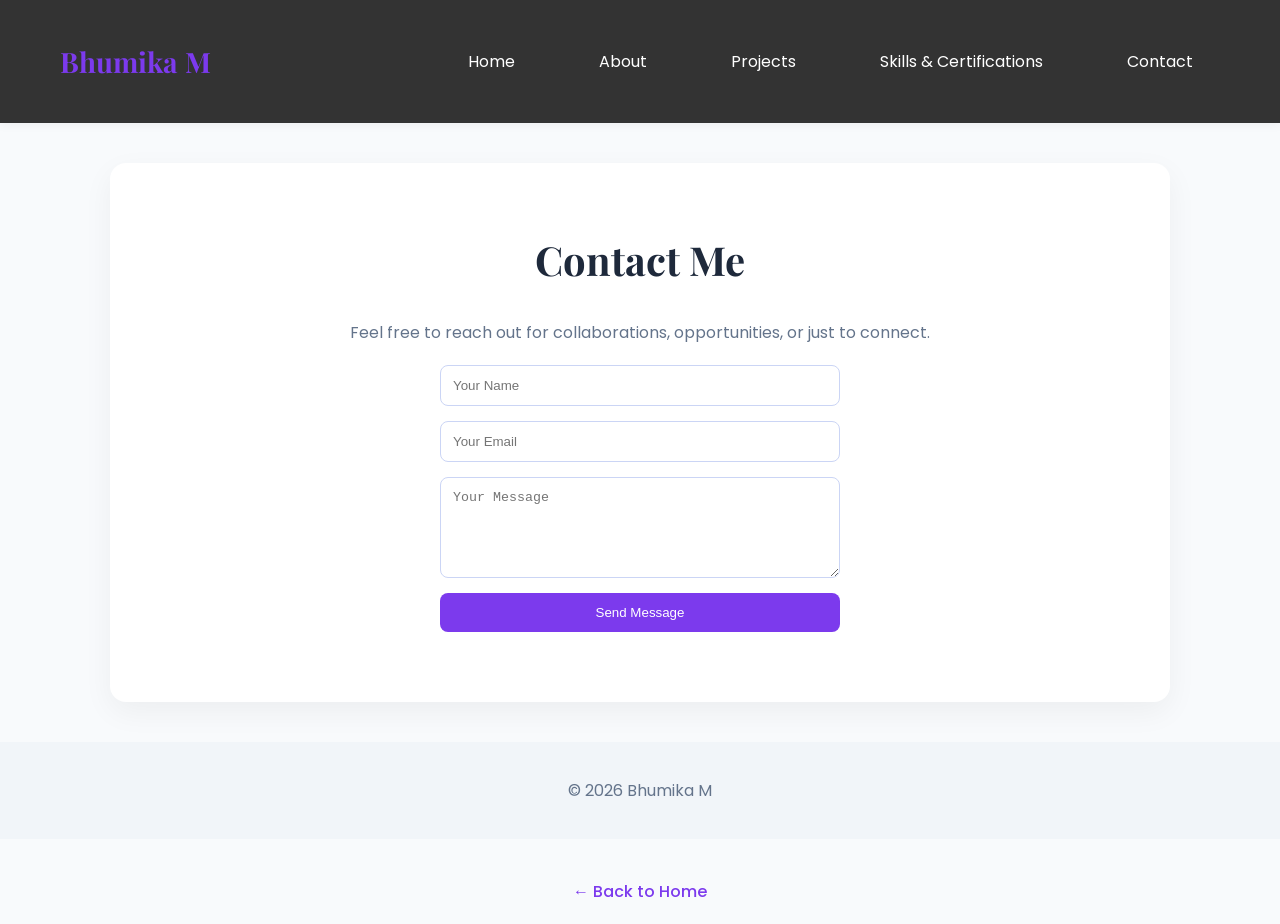
==== contact.html @ 2e191e43 "Add files via upload" ====
<!DOCTYPE html>
<html lang="en">
<head>
    <meta charset="UTF-8">
    <meta name="viewport" content="width=device-width, initial-scale=1.0">
    <title>Contact | Bhumika M</title>

    <link rel="stylesheet" href="style.css">
</head>
<body>

<!-- NAVBAR -->
<nav>
    <h1 class="logo">Bhumika M</h1>
    <ul>
        <li><a href="index.html">Home</a></li>
        <li><a href="about.html">About</a></li>
        <li><a href="projects.html">Projects</a></li>
        <li><a href="skills.html">Skills & Certifications</a></li>
        <li><a href="contact.html">Contact</a></li>
    </ul>
</nav>

<!-- CONTACT SECTION -->
<section>
    <h2>Contact Me</h2>
    <p class="tagline">
        Feel free to reach out for collaborations, opportunities, or just to connect.
    </p>

    <div class="container">

        <form>
            <input type="text" placeholder="Your Name" required>
            <input type="email" placeholder="Your Email" required>

            <textarea placeholder="Your Message" rows="5" required></textarea>

            <button type="submit">Send Message</button>
        </form>

    </div>

</section>

<!-- FOOTER -->
<footer>
    <p>© 2026 Bhumika M</p>
</footer>
<div class="back-home">
    <a href="index.html">← Back to Home</a>
</div>  
</body>
</html>
---- style.css ----
@import url('https://fonts.googleapis.com/css2?family=Playfair+Display:wght@500&family=Poppins:wght@300;400;500&display=swap');

/* GLOBAL */
body {
    margin: 0;
    font-family: 'Poppins', sans-serif;
    background: #f8fafc;
    color: #1e293b;
}

/* NAVBAR */
nav {
    display: flex;
    justify-content: space-between;
    align-items: center;
    padding: 20px 60px;
    background: white;
    box-shadow: 0 2px 10px rgba(0,0,0,0.05);
    position: sticky;
    top: 0;
    z-index: 1000;
}

.logo {
    font-family: 'Playfair Display', serif;
    font-size: 28px;
    color: #7c3aed;
}

nav ul {
    list-style: none;
    display: flex;
    gap: 30px;
}

nav ul li a {
    text-decoration: none;
    color: #475569;
    transition: 0.3s;
}

nav ul li a:hover {
    color: #7c3aed;
}

/* HERO */
.home {
    text-align: center;
    padding: 100px 20px;
    background: transparent;
}

.profile-img {
    width: 200px;
    height: 200px;
    border-radius: 50%;
    border: 4px solid #7c3aed;
    object-fit: cover;
    box-shadow: 0 10px 30px rgba(124, 58, 237, 0.2);
    transition: 0.4s;
}

.profile-img:hover {
    transform: scale(1.05);
}

h2 {
    font-size: 40px;
    margin-top: 20px;
    font-family: 'Playfair Display', serif;
}

.tagline {
    color: #64748b;
    max-width: 600px;
    margin: 10px auto;
}

/* SECTIONS (CARD STYLE) */
section {
    max-width: 1000px;
    margin: 40px auto;
    padding: 50px 30px;
    border-radius: 16px;
    background: white;
    box-shadow: 0 10px 30px rgba(0,0,0,0.05);
    text-align: center;
    transition: 0.3s;
}

section:hover {
    transform: translateY(-5px);
}

/* ABOUT */
.about p {
    max-width: 700px;
    margin: 15px auto;
    line-height: 1.7;
    color: #475569;
}

/* TIMELINE */
.timeline-item {
    background: #ffffff;
    margin: 20px auto;
    padding: 20px;
    border-radius: 12px;
    max-width: 500px;
    box-shadow: 0 8px 25px rgba(0,0,0,0.05);
    border-left: 5px solid #7c3aed;
    text-align: left;
    transition: 0.3s;
}

.timeline-item:hover {
    transform: scale(1.03);
}

.timeline-item h3 {
    color: #7c3aed;
}

/* SKILLS */
.skill-box {
    display: flex;
    flex-wrap: wrap;
    justify-content: center;
    gap: 12px;
    margin-top: 20px;
}

.skill-box span {
    background: #ede9fe;
    color: #5b21b6;
    padding: 12px 18px;
    border-radius: 25px;
    font-size: 14px;
    transition: 0.3s;
}

.skill-box span:hover {
    transform: scale(1.1);
}

/* GOALS */
.goals p {
    max-width: 700px;
    margin: auto;
    line-height: 1.7;
    color: #475569;
}

/* BUTTON LINKS */
.link-buttons {
    margin-top: 20px;
}

.link-buttons a {
    display: inline-block;
    margin: 10px;
    padding: 12px 22px;
    background: #7c3aed;
    color: white;
    text-decoration: none;
    border-radius: 10px;
    transition: 0.3s;
}

.link-buttons a:hover {
    background: #5b21b6;
    transform: scale(1.05);
}

/* FOOTER */
footer {
    text-align: center;
    padding: 20px;
    background: #f1f5f9;
    color: #64748b;
}

/* SCROLL ANIMATION */
.hidden {
    opacity: 0;
    transform: translateY(30px);
}

.show {
    opacity: 1;
    transform: translateY(0);
    transition: all 0.8s ease;
}

.skills-container {
    display: grid;
    grid-template-columns: repeat(auto-fit, minmax(250px, 1fr));
    gap: 25px;
    margin-top: 40px;
}

.skill-card {
    background: white;
    padding: 25px;
    border-radius: 14px;
    box-shadow: 0 8px 25px rgba(0,0,0,0.05);
    text-align: left;
    transition: 0.3s;
    border-top: 4px solid #7c3aed;
}

.skill-card:hover {
    transform: translateY(-8px);
}

.skill-card h3 {
    color: #7c3aed;
    margin-bottom: 10px;
}

.skill-card ul {
    padding-left: 20px;
}

.skill-card li {
    margin: 8px 0;
    color: #475569;
}
.project-container {
    display: grid;
    grid-template-columns: repeat(auto-fit, minmax(280px, 1fr));
    gap: 25px;
    margin-top: 40px;
}

.project-card {
    background: white;
    padding: 25px;
    border-radius: 15px;
    box-shadow: 0 10px 25px rgba(0,0,0,0.08);
    transition: 0.3s;
    border-top: 4px solid #7c3aed;
}

.project-card:hover {
    transform: translateY(-10px);
}

.project-card h3 {
    margin-bottom: 10px;
}

.project-card p {
    color: #475569;
}

.link-buttons a {
    display: inline-block;
    margin-top: 10px;
    text-decoration: none;
    background: #7c3aed;
    color: white;
    padding: 10px 16px;
    border-radius: 8px;
    transition: 0.3s;
}

.link-buttons a:hover {
    background: #5b21b6;
    transform: scale(1.05);
}




.floating-btn {
    position: fixed;
    bottom: 20px;
    right: 20px;

    background: #7c3aed;
    color: white;
    padding: 12px 18px;
    border-radius: 50px;

    text-decoration: none;
    font-weight: 500;

    box-shadow: 0 8px 20px rgba(0,0,0,0.2);

    transition: 0.3s;
    z-index: 1000;
}

.floating-btn:hover {
    background: #5b21b6;
    transform: scale(1.1);
}




.link-buttons a {
    display: inline-block;
    margin: 10px;
    text-decoration: none;
    background: #7c3aed;
    color: white;
    padding: 12px 18px;
    border-radius: 8px;
    transition: 0.3s;
}

.link-buttons a:hover {
    background: #5b21b6;
    transform: scale(1.05);
}




.cert-container {
    display: grid;
    grid-template-columns: repeat(auto-fit, minmax(280px, 1fr));
    gap: 25px;
    margin-top: 30px;
}

.cert-card {
    background: white;
    border-radius: 15px;
    overflow: hidden;
    box-shadow: 0 10px 25px rgba(0,0,0,0.08);
    transition: 0.3s;
}

.cert-card:hover {
    transform: translateY(-10px);
}

.cert-card img {
    width: 100%;
    height: 180px;
    object-fit: cover;
}

.cert-info {
    padding: 15px;
}

.cert-info h3 {
    margin: 10px 0 5px;
}

.cert-info p {
    color: #64748b;
}

.cert-info a {
    display: inline-block;
    margin-top: 10px;
    text-decoration: none;
    color: #7c3aed;
    font-weight: bold;
}

.cert-info a:hover {
    text-decoration: underline;
}



form {
    display: flex;
    flex-direction: column;
    gap: 15px;
    max-width: 400px;
    margin: 20px auto;
}

form input,
form textarea {
    padding: 12px;
    border-radius: 8px;
    border: 1px solid #cbd5f5;
    outline: none;
}

form button {
    padding: 12px;
    background: #7c3aed;
    color: white;
    border: none;
    border-radius: 8px;
    cursor: pointer;
    transition: 0.3s;
}

form button:hover {
    background: #5b21b6;
    transform: scale(1.05);
}



@media (max-width: 768px) {

    nav ul {
        flex-direction: column;
        gap: 10px;
        align-items: center;
    }

    .project-container,
    .cert-container {
        grid-template-columns: 1fr;
    }

    .container {
        width: 90%;
    }

}


.back-home {
    text-align: center;
    margin: 40px 0 20px;
}

.back-home a {
    text-decoration: none;
    color: #7c3aed;
    font-weight: 500;
    transition: 0.3s;
}

.back-home a:hover {
    color: #5b21b6;
    text-decoration: underline;
}




/* Default styles for desktop (horizontal navigation bar) */
nav ul {
  display: flex; /* Flexbox to display nav items horizontally */
  justify-content: center; /* Center items horizontally */
  padding: 0;
  margin: 0;
  list-style: none;
}

nav ul li {
  margin: 0 15px; /* Space between items */
}

nav ul li a {
  text-decoration: none;
  font-size: 16px;
  color: #fff;
  padding: 8px 12px;
  border-radius: 4px;
  transition: background-color 0.3s ease;
}

/* Hover effect */
nav ul li a:hover {
  background-color: #333;
}

/* For smaller screens (mobile devices), apply styles */
@media (max-width: 768px) {
  nav ul {
    flex-direction: row; /* Keep items horizontal even on small screens */
    justify-content: center; /* Keep items centered */
  }

  nav ul li {
    margin: 10px 0; /* Space between items */
  }
}





/* Navbar background and text styling */
nav {
  background-color: #333; /* Dark background for navbar */
}

nav ul {
  display: flex; /* Flexbox for horizontal layout */
  justify-content: center; /* Center the navbar items */
  padding: 0;
  margin: 0;
  list-style: none;
}

nav ul li {
  margin: 0 15px; /* Space between items */
}

nav ul li a {
  text-decoration: none;
  font-size: 16px;
  color: white; /* White text for visibility */
  padding: 8px 12px;
  border-radius: 4px;
  transition: background-color 0.3s ease;
}

nav ul li a:hover {
  background-color: #555; /* Darker background when hovering */
}

/* For smaller screen sizes (mobile) */
@media (max-width: 768px) {
  nav ul {
    flex-direction: row; /* Keep items in one line (horizontal) */
    justify-content: center; /* Center them */
  }

  nav ul li {
    margin: 10px 0; /* Add some space between items */
  }
}
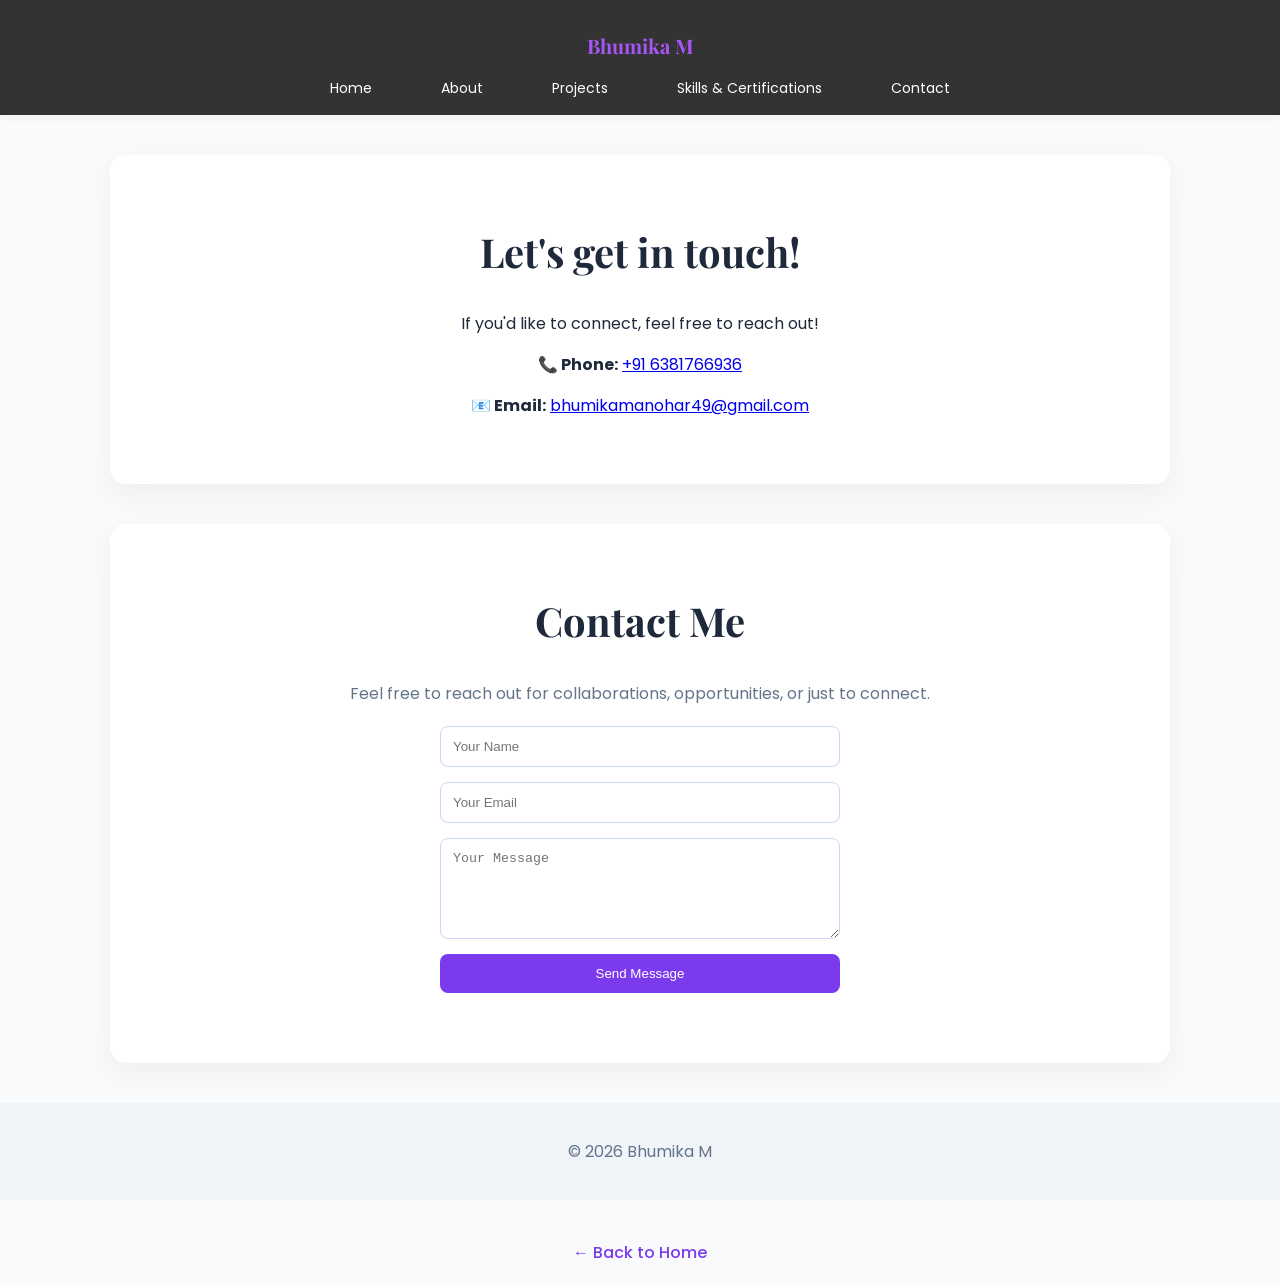
==== commit 485502ff: "Update contact.html" ====
--- a/contact.html
+++ b/contact.html
@@ -21,6 +21,25 @@
         <li><a href="contact.html">Contact</a></li>
     </ul>
 </nav>
+
+    <section class="contact">
+  <h2>Let's get in touch!</h2>
+
+  <p>If you'd like to connect, feel free to reach out!</p>
+
+  <div class="contact-info">
+    <p>
+      <strong>📞 Phone:</strong> 
+      <a href="tel:+916381766936">+91 6381766936</a>
+    </p>
+
+    <p>
+      <strong>📧 Email:</strong> 
+      <a href="mailto:bhumikamanohar49@gmail.com">bhumikamanohar49@gmail.com</a>
+    </p>
+  </div>
+</section>
+
 
 <!-- CONTACT SECTION -->
 <section>
--- a/style.css
+++ b/style.css
@@ -16,9 +16,9 @@
     padding: 20px 60px;
     background: white;
     box-shadow: 0 2px 10px rgba(0,0,0,0.05);
-    position: sticky;
+    position: static;
     top: 0;
-    z-index: 1000;
+   
 }
 
 .logo {
@@ -274,7 +274,7 @@
 
 
 .floating-btn {
-    position: fixed;
+    position:static;
     bottom: 20px;
     right: 20px;
 
@@ -289,7 +289,7 @@
     box-shadow: 0 8px 20px rgba(0,0,0,0.2);
 
     transition: 0.3s;
-    z-index: 1000;
+   
 }
 
 .floating-btn:hover {
@@ -470,17 +470,7 @@
   background-color: #333;
 }
 
-/* For smaller screens (mobile devices), apply styles */
-@media (max-width: 768px) {
-  nav ul {
-    flex-direction: row; /* Keep items horizontal even on small screens */
-    justify-content: center; /* Keep items centered */
-  }
-
-  nav ul li {
-    margin: 10px 0; /* Space between items */
-  }
-}
+
 
 
 
@@ -516,18 +506,102 @@
   background-color: #555; /* Darker background when hovering */
 }
 
-/* For smaller screen sizes (mobile) */
+
+/* Logo text */
+.logo {
+  color: #a855f7; /* your purple */
+  font-size: 20px;
+  font-weight: bold;
+  white-space: nowrap; /* 🔥 prevents breaking into multiple lines */
+}
+
+/* Menu */
+nav ul {
+  display: flex;
+  list-style: none;
+  justify-content:center;
+  gap: 15px; /* spacing between items */
+  margin: 0;
+  padding: 0;
+}
+
+/* Menu links */
+nav ul li a {
+  color: white;
+  text-decoration: none;
+  font-size: 14px;
+}
+
+/* 🔥 MOBILE FIX */
 @media (max-width: 768px) {
-  nav ul {
-    flex-direction: row; /* Keep items in one line (horizontal) */
-    justify-content: center; /* Center them */
+  .logo {
+    color: #a855f7;
+  font-size: 24px; /* increase size */
+  font-weight: bold;
+  margin-bottom: 10px;
   }
 
-  nav ul li {
-    margin: 10px 0; /* Add some space between items */
+  nav ul li a {
+    font-size: 12px; /* smaller menu text */
   }
-}
-
-
-
-
+
+  nav {
+    flex-wrap: wrap; /* allows slight adjustment instead of breaking badly */
+ text-align:center;
+}
+nav ul{
+    flex-direction:column;
+    align-items:center;
+}
+nav ul li{
+    margin:8px 0;
+}
+}
+body{
+    margin:0;
+     padding:0;
+     overflow-x:hidden;
+}
+
+
+nav {
+  display: flex;
+  flex-direction: column; /* stack logo + menu */
+  align-items: center; /* 🔥 centers everything */
+  justify-content: center;
+  text-align: center;
+  background-color: #333;
+  padding: 15px 0;
+}
+
+
+
+/* Floating Resume Button */
+.floating-btn {
+  position: fixed; /* 🔥 keeps it visible while scrolling */
+  bottom: 20px; /* distance from bottom */
+  right: 20px; /* distance from right */
+  background-color: #a855f7;
+  color: white;
+  padding: 6px 10px;
+  border-radius: 20px;
+  text-decoration: none;
+  font-size: 12px;
+  z-index: 1000; /* stays above everything */
+  box-shadow: 0 3px 8px rgba(0, 0, 0, 0.2);
+}
+
+/* Hover effect */
+.floating-btn:hover {
+  background-color: #9333ea;
+  transform: scale(1.05);
+  transition: 0.3s;
+}
+
+
+
+
+
+
+
+
